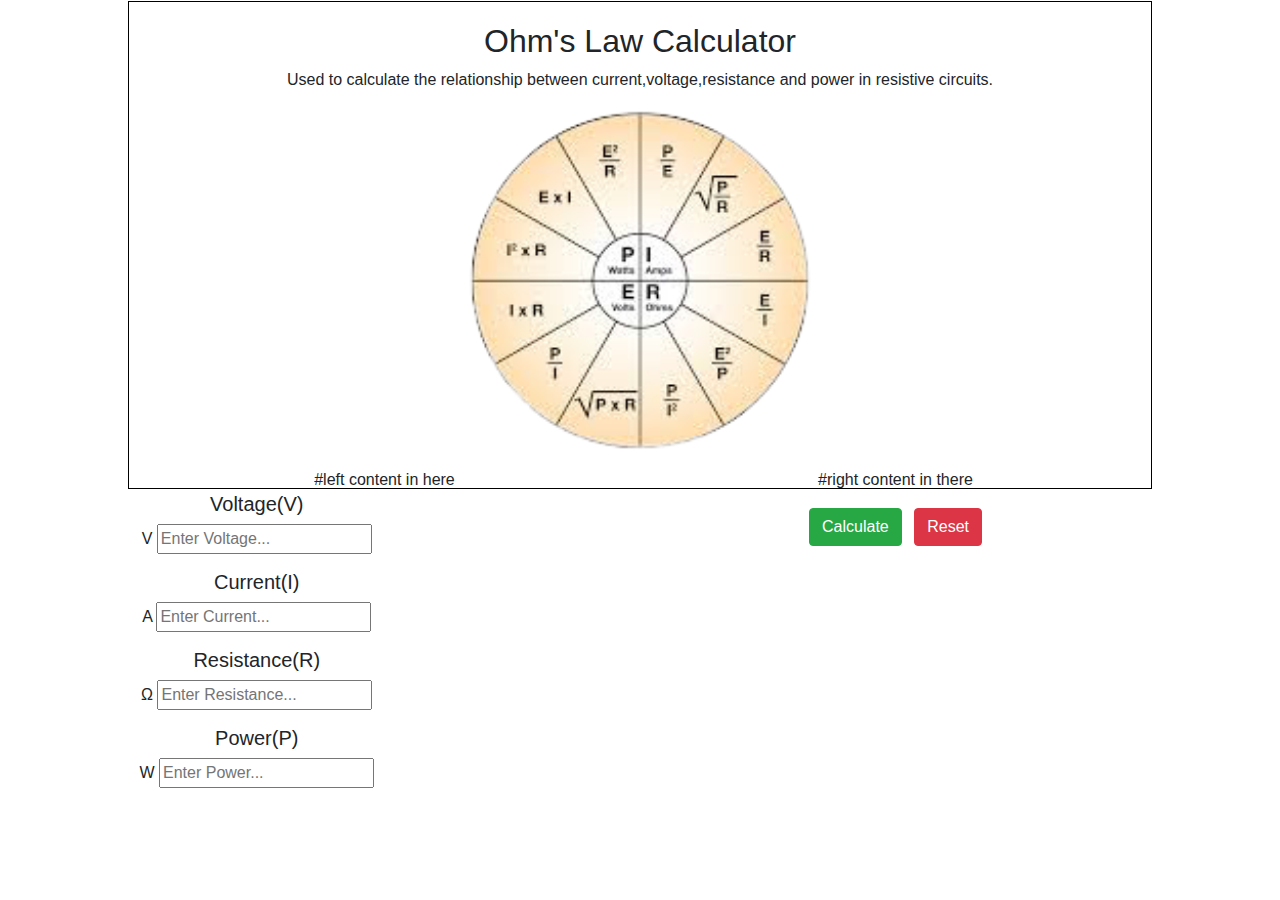
==== Resistance Cal/ohmslaw.html @ 885c5050 "new commit" ====
<html lang="en">
<head>
    <meta charset="UTF-8">
    <meta name="viewport" content="width=device-width, initial-scale=1.0">
    <link rel="stylesheet" href="https://stackpath.bootstrapcdn.com/bootstrap/4.5.2/css/bootstrap.min.css">
    <title>Ohm's Law</title>
</head>
<body>
    <div class="container-1">
        <h2>Ohm's Law Calculator</h2> 
        <p>Used to calculate the relationship between current,voltage,resistance and power in resistive circuits.</p>

        <div>
            <img src="ohmswheel.png" width=60%>
            <p></p>

        </div>
      
        
            <div style="width: 50%; float:left">
                #left content in here

                
                    <section class="inputsec">
                        <h5>Voltage(V)</h5>
                        <span class="input-label" title="volt">V</span>
                        <input placeholder="Enter Voltage..." name="voltage" id="voltage" type="number">
                        <p></p>
            
                    </section>
            
                    <section class="inputsec">
                        <h5>Current(I)</h5>
                        <span class="input-label" title="ampere">A</span>
                        <input placeholder="Enter Current..." name="current" id="current" type="number">
                        <p></p>
            
                    </section>
            
                    <section class="inputsec">
                        <h5>Resistance(R)</h5>
                        <span class="input-label" title="resistance">Ω</span>
                        <input placeholder="Enter Resistance..." name="resistance" id="resistance" type="number">
                        <p></p>
            
                    </section>
            
                    <section class="inputsec">
                        <h5>Power(P)</h5>
                        <span class="input-label" title="power">W</span>
                        <input placeholder="Enter Power..." name="power" id="power" type="number">
                        <p></p>
            
                    </section>
            
            </div>
         
            <div style="width: 50%; float:right">
                #right content in there

                    
                <p></p>
                <button class="btn btn-success mr-2">Calculate</button>

                <button class="btn btn-danger">Reset</button>

            
            </div>
        
       
      
      



    </div>


   


</body>


<style>
.container-1,.container-2 {
    border: 1px solid black;
    width: 80%;
    margin: 1 auto;
    text-align: center;
    justify-content:center;
    padding-bottom: 10px;
    padding-top: 20px;
    padding-bottom: 20px;
    margin-bottom: 20px;

}

.column{
   
    margin-bottom: -50px;
    left: 20%;
}

.inputsec{
    align-content: stretch;
    width: 50%;
    

}


</style>



<script type="text/javascript">
    

  


    </script>


  




</html>
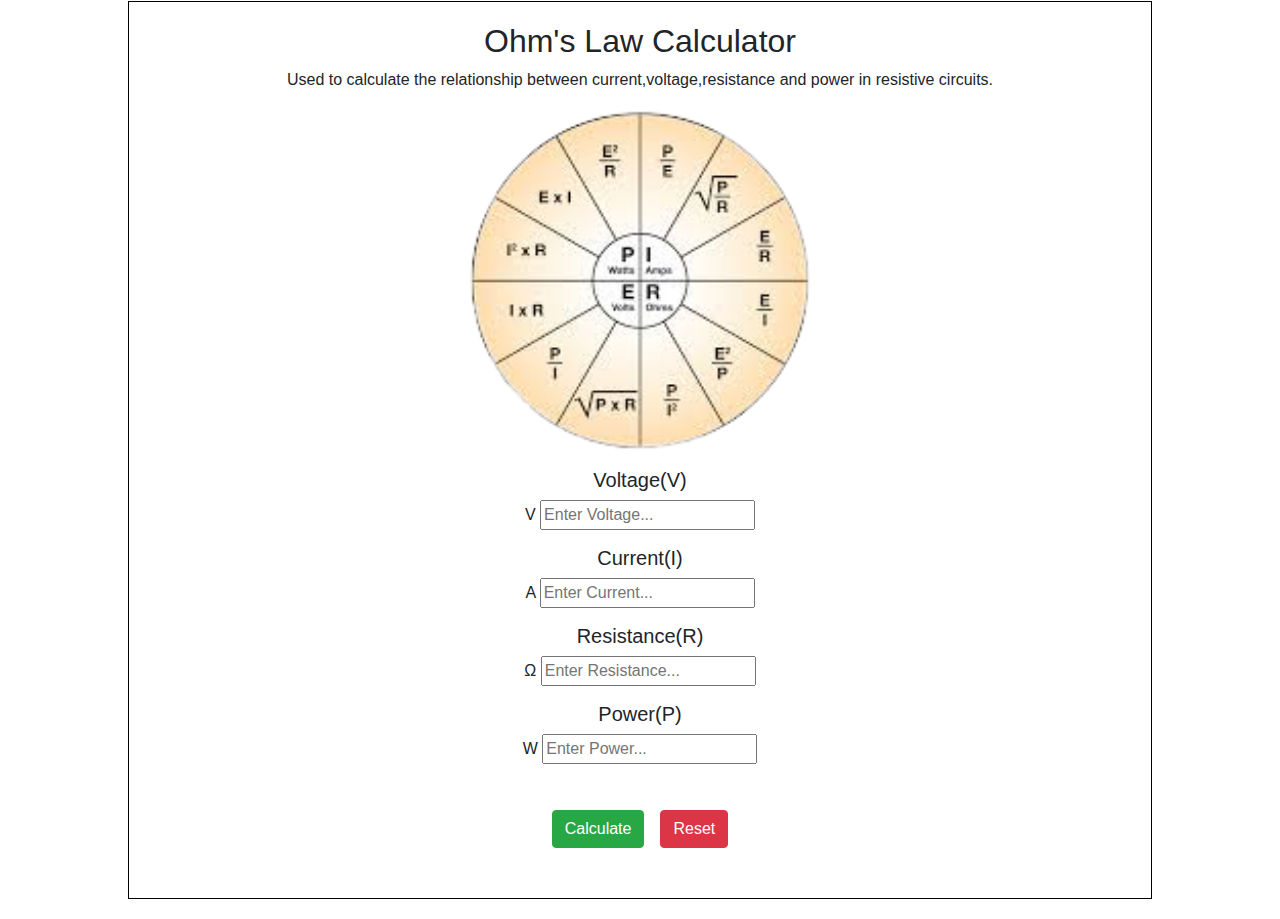
==== commit d072e59f: "temperature" ====
--- a/Resistance Cal/ohmslaw.html
+++ b/Resistance Cal/ohmslaw.html
@@ -16,9 +16,9 @@
 
         </div>
       
-        
-            <div style="width: 50%; float:left">
-                #left content in here
+        <div class="flex-"
+            <div class="leftbox">
+               
 
                 
                     <section class="inputsec">
@@ -55,14 +55,13 @@
             
             </div>
          
-            <div style="width: 50%; float:right">
-                #right content in there
+            <div class="rightbox">
 
                     
                 <p></p>
-                <button class="btn btn-success mr-2">Calculate</button>
+                <button class="btn btn-success mr-3" id="Calculate">Calculate</button>
 
-                <button class="btn btn-danger">Reset</button>
+                <button class="btn btn-danger" id="reset">Reset</button>
 
             
             </div>
@@ -96,18 +95,24 @@
 
 }
 
+.leftbox,.rightbox{
+    display: flex;
+    padding: 30px;
+    flex-direction: row;
+    flex-wrap: wrap;
+    justify-content: center;
+    text-align: center;
+
+
+}
+
 .column{
    
     margin-bottom: -50px;
     left: 20%;
 }
 
-.inputsec{
-    align-content: stretch;
-    width: 50%;
-    
 
-}
 
 
 </style>
@@ -116,7 +121,57 @@
 
 <script type="text/javascript">
     
+        document.getElementById("Calculate").onclick=function(){
+        var v1=document.getElementById("voltage").value;
+        console.log(v1);
+        
+        var a1=document.getElementById("current").value;
+        console.log(a1);
 
+        var o1=document.getElementById("resistance").value;
+        console.log(o1);
+       
+        var w1=document.getElementById("power").value;
+        console.log(w1);
+
+
+        if (a1 && o1){w1=Math.pow(a1, 2)*o1; v1=o1*a1;}
+          else if (a1 && v1){w1=a1*v1; o1=v1/a1;}
+          else if (v1 && o1){w1=Math.pow(v1, 2)/o1; a1=v1/o1;}
+          else if (w1 && a1){v1=w1/a1; o1=w1/Math.pow(a1,2);}
+          else if (w1 && v1){a1=w1/v1; o1=Math.pow(v1,2)/w1;}
+          else if (a1 && v1){w1=v1*a1; o1=v1/a1;}
+         else if (w1 && o1){v1=Math.sqrt(w1*o1); a1=Math.sqrt(w1/o1);}
+
+
+
+         console.log(v1);
+         document.getElementById("voltage").value=v1;
+         document.getElementById("current").value=a1;
+         document.getElementById("resistance").value=o1;
+         document.getElementById("power").value=w1;
+       
+
+    }
+
+    document.getElementById("reset").onclick=function(){
+        window.location.reload();
+    }
+    
+
+
+        //  var v1=d.volts.value; 
+        //  var o1=d.ohms.value; 
+        //  var a1=d.amps.value; 
+        //  var w1=d.watts.value;
+
+        //  
+      
+         
+         //d.amps.value=a1; d.volts.value=v1; d.watts.value=w1; d.ohms.value=o1;
+         v1=o1=a1=w1=0;
+         //document.f1.reset.focus();
+         
   
 
 
